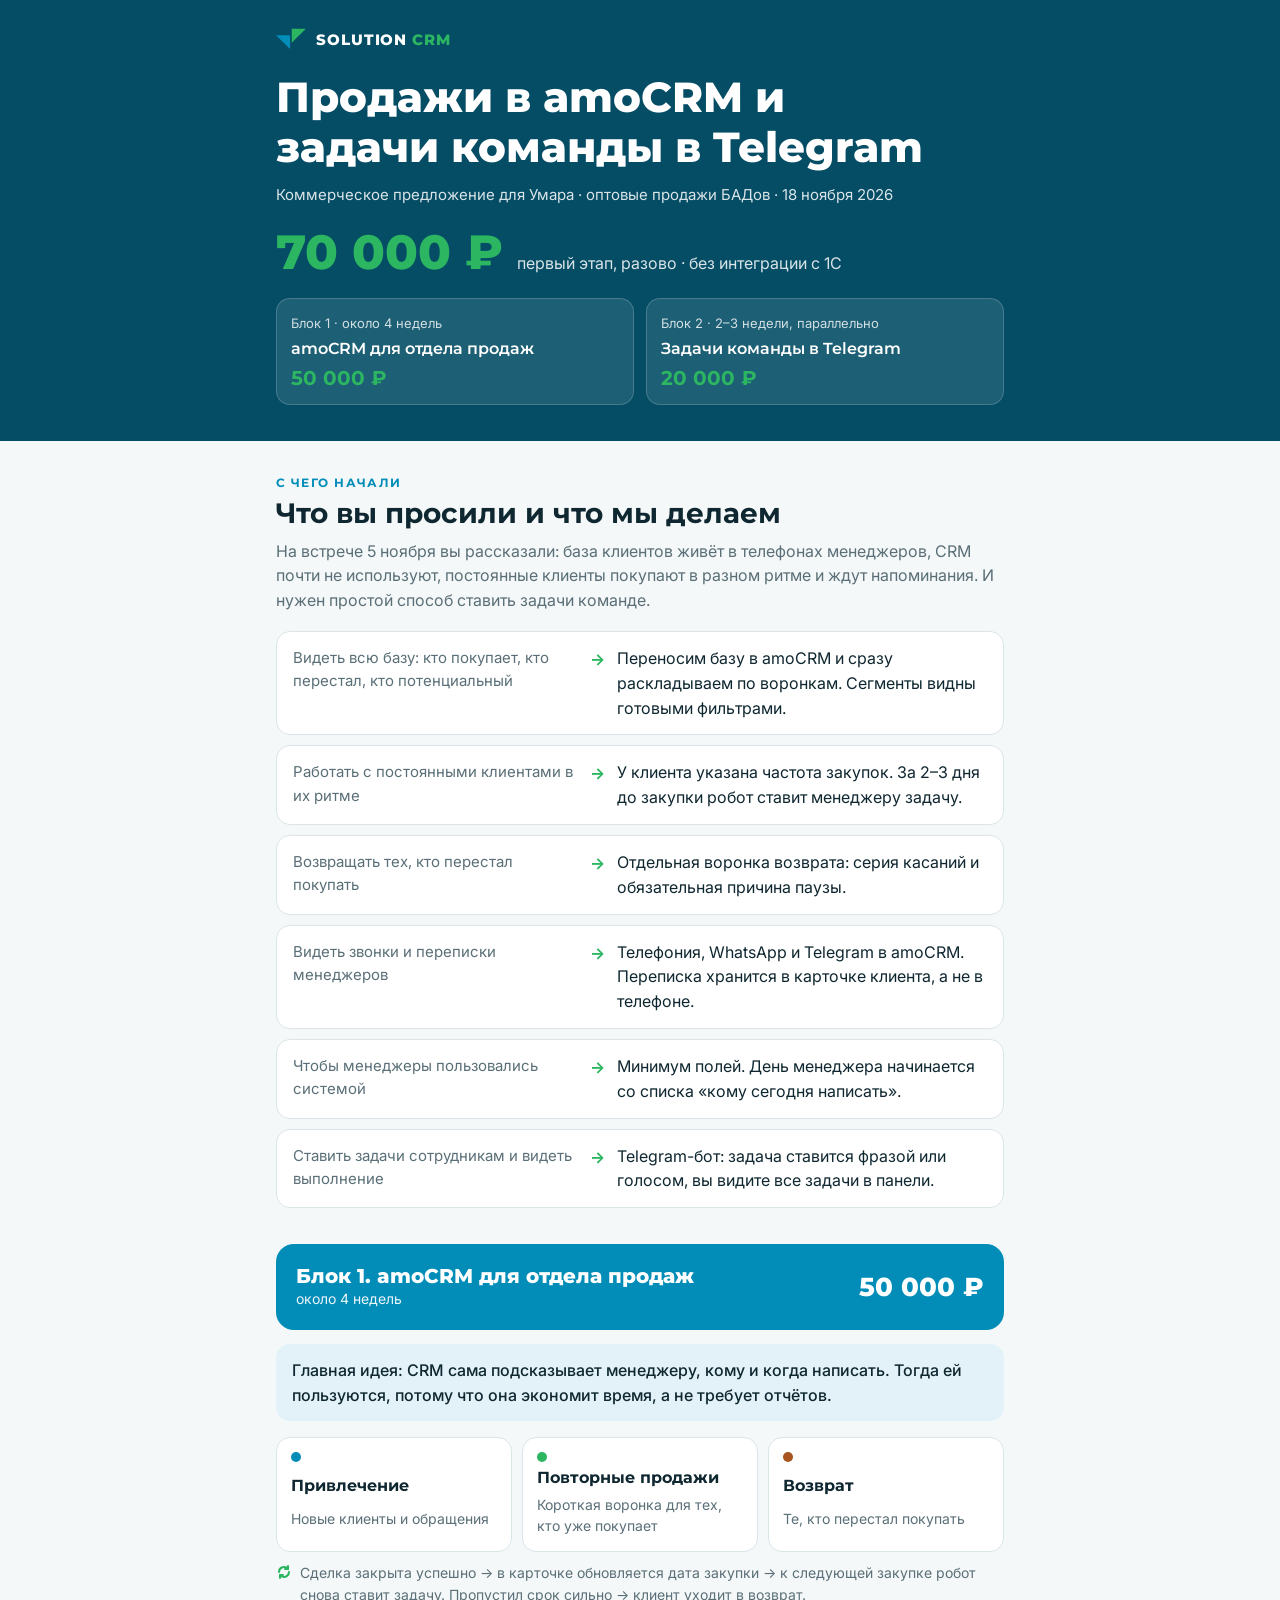
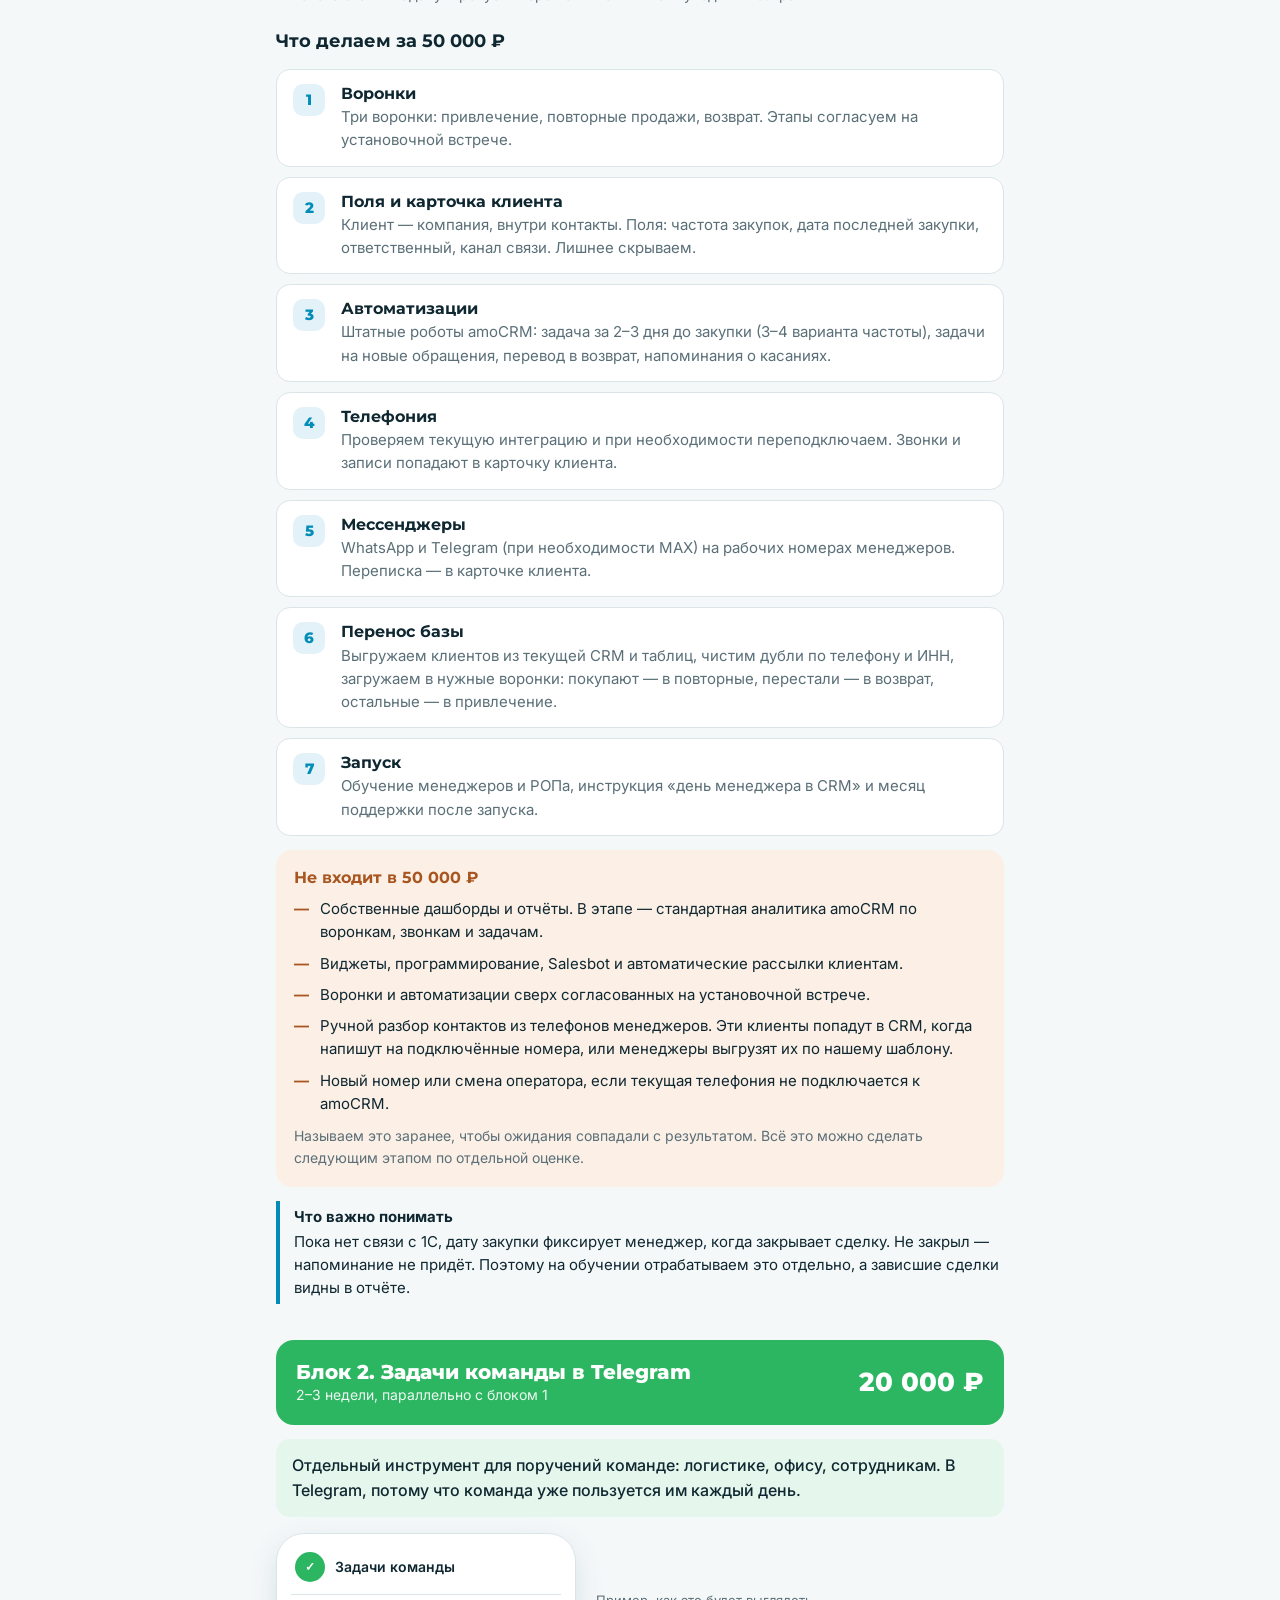
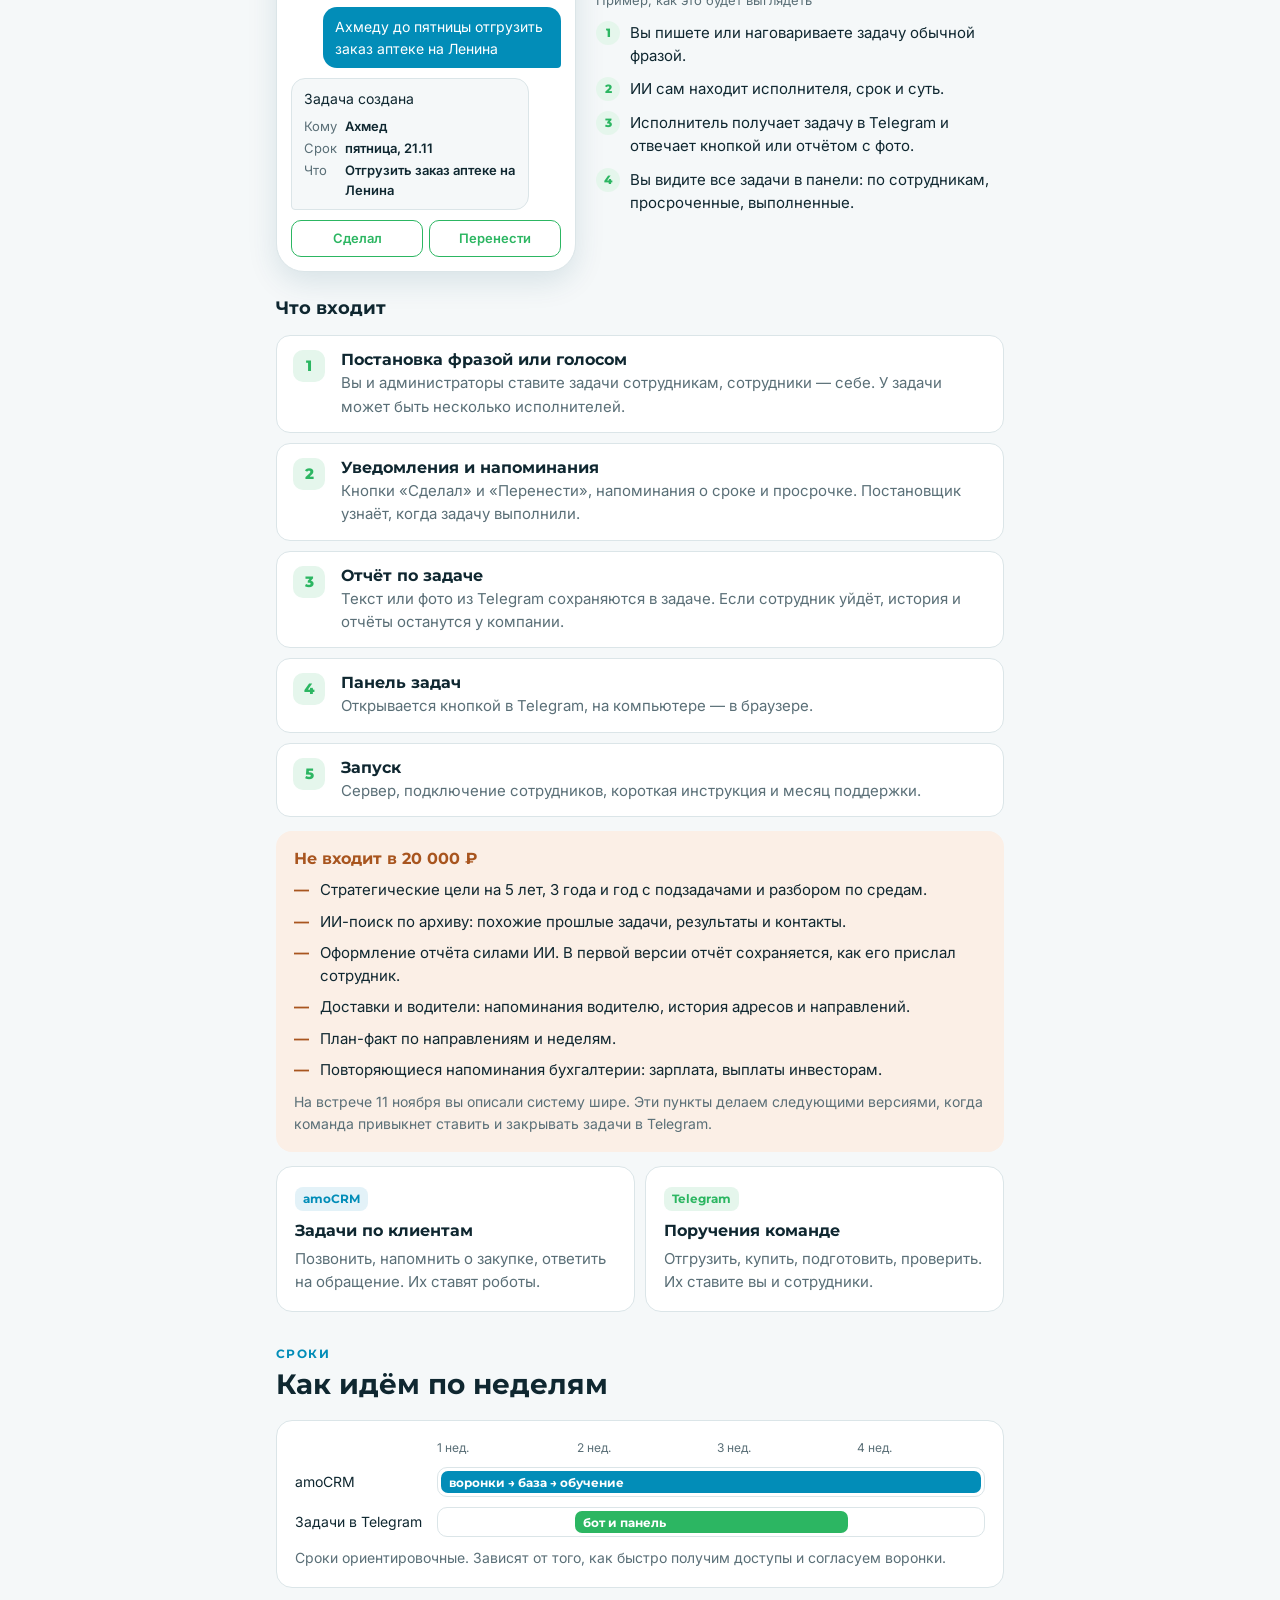
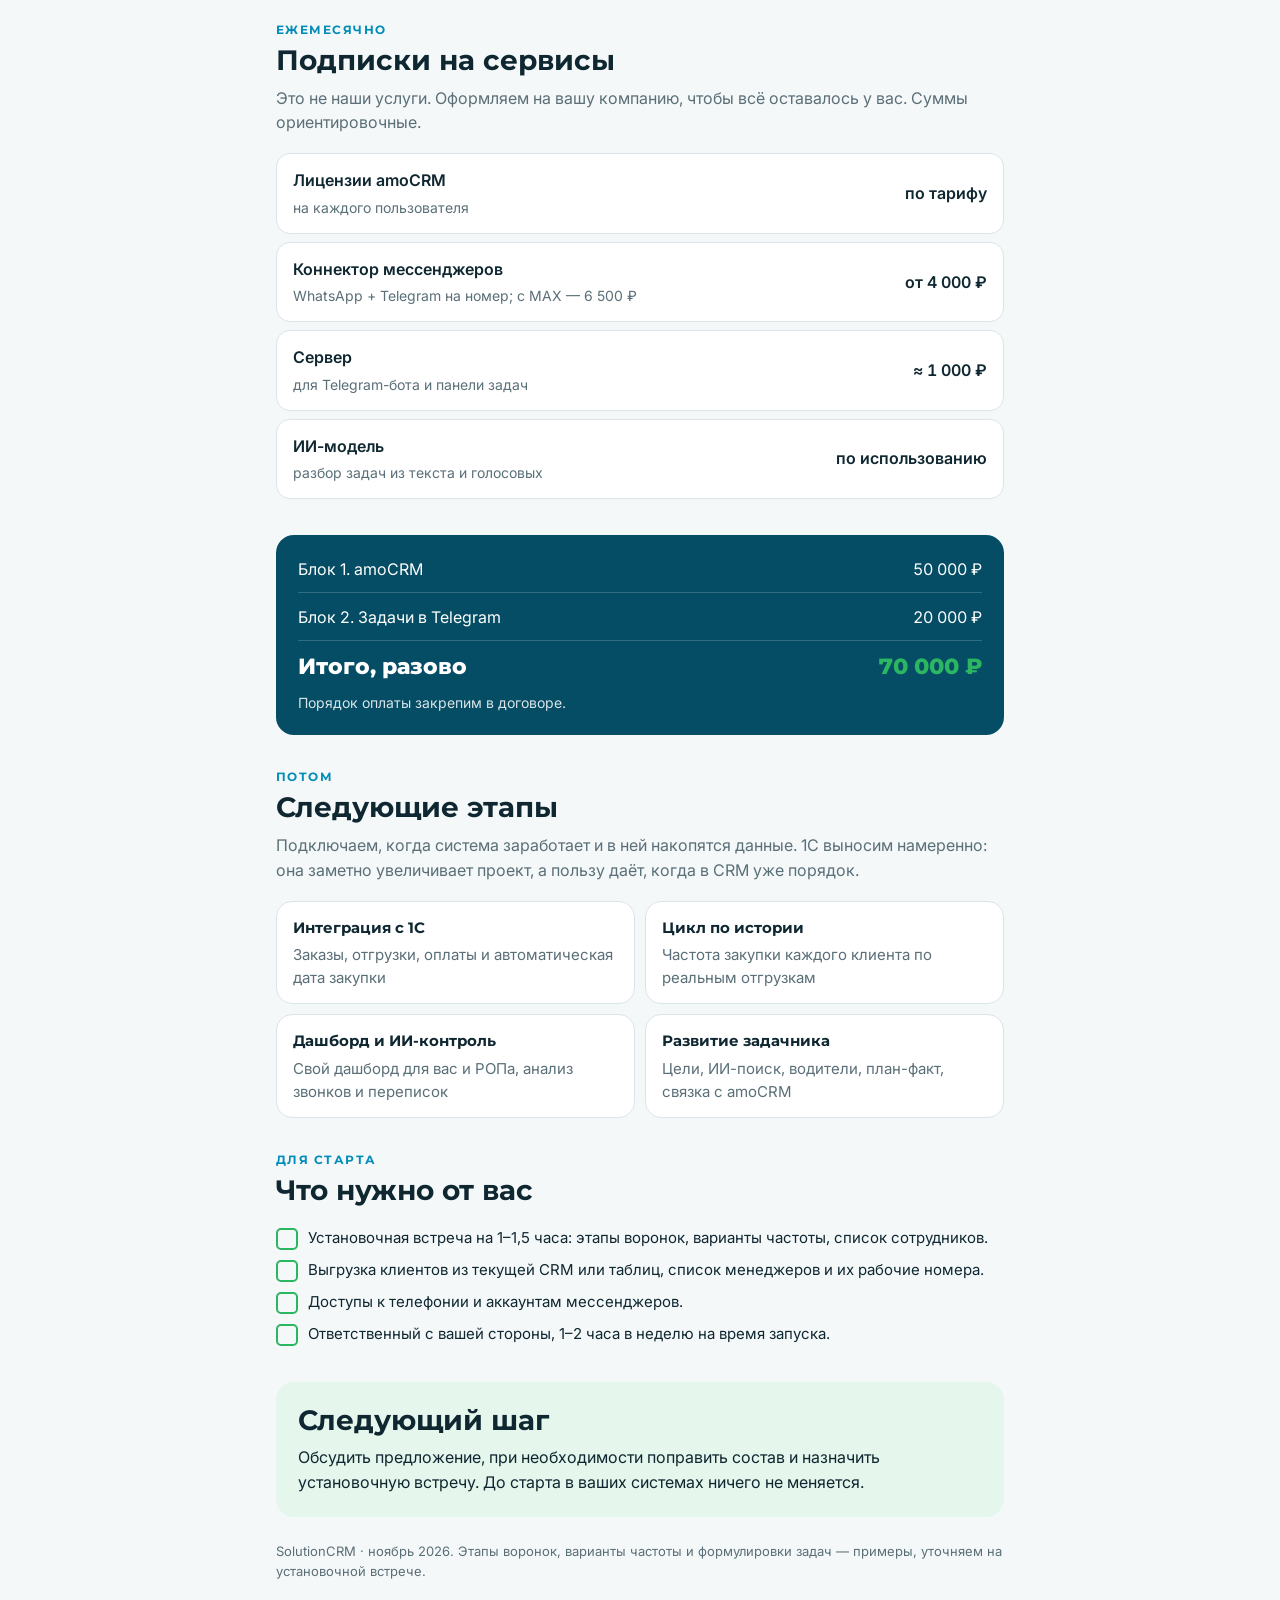
==== p/k7m2-bady/index.html @ 8a7c6717 "КП: первая страница" ====
<!doctype html>
<html lang="ru">
<head>
<meta charset="utf-8">
<meta name="viewport" content="width=device-width,initial-scale=1,viewport-fit=cover">
<meta name="robots" content="noindex,nofollow">
<title>Коммерческое предложение · SolutionCRM</title>
<meta name="claude:viewport-fit-sides" content="cover">
<link rel="preconnect" href="https://fonts.googleapis.com">
<link rel="stylesheet" href="https://fonts.googleapis.com/css2?family=Montserrat:wght@600;700;800&family=Inter:wght@400;500;600&display=swap">
<style>
/* Layout: одна колонка до 760px, фирменные цвета SolutionCRM, крупные блоки «что получаете» */
:root{
  --brand:#044d65;      /* SOLUTION */
  --green:#2cb662;      /* CRM */
  --blue:#028db8;       /* треугольник */
  --bg:#f5f8f9;
  --card:#ffffff;
  --fg:#0f2730;
  --mute:#5a6f77;
  --line:#dbe5e8;
  --green-soft:#e5f6ec;
  --blue-soft:#e3f2f8;
  --no:#a8551f;
  --no-soft:#fbefe6;
  --hero-fg:#ffffff;
  --display:"Montserrat",-apple-system,"Segoe UI",Arial,sans-serif;
  --text:"Inter",-apple-system,"Segoe UI",Arial,sans-serif;
}
@media (prefers-color-scheme: dark){:root:not([data-theme="light"]){
  --brand:#0a5f7c;--green:#3fcb76;--blue:#2fb0db;--bg:#0b1a20;--card:#12262e;--fg:#e6eff2;--mute:#94aab2;--line:#21414c;
  --green-soft:#133a28;--blue-soft:#0f3442;--no:#f0a370;--no-soft:#3a2518;--hero-fg:#ffffff;color-scheme:dark}}
:root[data-theme="dark"]{
  --brand:#0a5f7c;--green:#3fcb76;--blue:#2fb0db;--bg:#0b1a20;--card:#12262e;--fg:#e6eff2;--mute:#94aab2;--line:#21414c;
  --green-soft:#133a28;--blue-soft:#0f3442;--no:#f0a370;--no-soft:#3a2518;--hero-fg:#ffffff;color-scheme:dark}

*{box-sizing:border-box}
body{background:var(--bg);color:var(--fg);font:16px/1.55 var(--text);margin:0}
.wrap{max-width:760px;margin:0 auto;padding-left:max(16px,env(safe-area-inset-left,0px));padding-right:max(16px,env(safe-area-inset-right,0px))}
h1,h2,h3{font-family:var(--display);text-wrap:balance;margin:0;line-height:1.2}
h2{font-size:clamp(22px,4.6vw,28px);color:var(--fg)}
h3{font-size:18px}
p{margin:0}
.muted{color:var(--mute)}
.num{font-variant-numeric:tabular-nums;white-space:nowrap}

/* HERO */
.hero{background:var(--brand);color:var(--hero-fg)}
.hero .wrap{padding-block:28px 36px;display:grid;gap:22px}
.logo{display:flex;align-items:center;gap:10px;font:800 15px/1 var(--display);letter-spacing:.06em}
.logo b{color:var(--green);font-weight:800}
.hero h1{font-size:clamp(28px,6.4vw,42px);font-weight:800}
.hero .sub{opacity:.85;font-size:15px}
.total{display:flex;flex-wrap:wrap;align-items:baseline;gap:6px 14px}
.total .sum{font:800 clamp(34px,8vw,48px)/1 var(--display);color:var(--green)}
.total .lbl{opacity:.85}
.pair{display:grid;grid-template-columns:1fr 1fr;gap:12px}
.pill{background:rgba(255,255,255,.1);border:1px solid rgba(255,255,255,.18);border-radius:14px;padding:14px;display:grid;gap:4px;min-width:0}
.pill .k{font-size:13px;opacity:.8}
.pill .t{font-weight:600;font-family:var(--display)}
.pill .p{font:700 20px/1.2 var(--display);color:var(--green)}
@media (max-width:480px){.pair{grid-template-columns:1fr}}

/* SECTIONS */
section{padding-block:36px 0}
.sec-head{display:grid;gap:8px;margin-bottom:18px}
.eyebrow{font:700 12px/1 var(--display);letter-spacing:.12em;text-transform:uppercase;color:var(--blue)}
.lead{font-size:17px}

.card{background:var(--card);border:1px solid var(--line);border-radius:16px;padding:18px}

/* Вы просили → делаем */
.asks{display:grid;gap:10px}
.ask{display:grid;grid-template-columns:1fr auto 1.3fr;gap:12px;align-items:start;background:var(--card);border:1px solid var(--line);border-radius:14px;padding:14px 16px}
.ask .q{color:var(--mute);font-size:15px;min-width:0}
.ask .a{min-width:0}
.ask .arr{color:var(--green);font-weight:700;padding-top:1px}
@media (max-width:560px){.ask{grid-template-columns:1fr}.ask .arr{display:none}.ask .q::after{content:" →";color:var(--green);font-weight:700}}

/* Блок-шапка */
.block{border-radius:18px;padding:20px;display:flex;flex-wrap:wrap;justify-content:space-between;align-items:center;gap:10px 16px;color:#fff}
.block.amo{background:var(--blue)}
.block.tg{background:var(--green)}
.block .nm{font:800 20px/1.2 var(--display)}
.block .meta{font-size:14px;opacity:.92}
.block .pr{font:800 26px/1 var(--display)}

.idea{margin-top:14px;padding:14px 16px;border-radius:14px;background:var(--blue-soft);font-weight:500}
.idea.g{background:var(--green-soft)}

/* Воронки — схема */
.flow{margin-top:16px;display:grid;grid-template-columns:repeat(3,1fr);gap:10px;position:relative}
.stage{background:var(--card);border:1px solid var(--line);border-radius:14px;padding:14px;display:grid;gap:6px;min-width:0}
.stage .dot{width:10px;height:10px;border-radius:50%}
.stage h3{font-size:16px}
.stage p{font-size:14px;color:var(--mute)}
.loop{margin-top:10px;font-size:14px;color:var(--mute);display:flex;gap:8px;align-items:flex-start}
.loop svg{flex:none;margin-top:2px}
@media (max-width:560px){.flow{grid-template-columns:1fr}}

/* Список работ */
.works{list-style:none;margin:16px 0 0;padding:0;display:grid;gap:10px}
.works li{display:grid;grid-template-columns:36px 1fr;gap:12px;background:var(--card);border:1px solid var(--line);border-radius:14px;padding:14px 16px}
.works .n{width:32px;height:32px;border-radius:10px;background:var(--blue-soft);color:var(--blue);font:800 15px/32px var(--display);text-align:center}
.tg-list .n{background:var(--green-soft);color:var(--green)}
.works h3{font-size:16px;margin-bottom:2px}
.works p{font-size:15px;color:var(--mute)}
.works li>div{min-width:0}

/* Не входит */
.no{margin-top:14px;border-radius:16px;background:var(--no-soft);padding:18px;display:grid;gap:10px}
.no h3{color:var(--no);font-size:16px}
.no ul{margin:0;padding:0;list-style:none;display:grid;gap:8px}
.no li{display:grid;grid-template-columns:18px 1fr;gap:8px;font-size:15px}
.no li::before{content:"—";color:var(--no);font-weight:700}
.no .hint{font-size:14px;color:var(--mute)}

.note{margin-top:14px;border-left:4px solid var(--blue);padding:4px 0 4px 14px;font-size:15px}
.note b{display:block;margin-bottom:2px}

/* Телефон-макет */
.demo{margin-top:16px;display:grid;grid-template-columns:minmax(0,300px) 1fr;gap:20px;align-items:center}
@media (max-width:620px){.demo{grid-template-columns:1fr;justify-items:center}}
.phone{width:100%;max-width:300px;background:var(--card);border:1px solid var(--line);border-radius:28px;padding:14px;box-shadow:0 10px 30px rgba(4,77,101,.12)}
.chat-top{display:flex;align-items:center;gap:10px;padding:4px 4px 12px;border-bottom:1px solid var(--line);font-size:14px;font-weight:600}
.ava{width:30px;height:30px;border-radius:50%;background:var(--green);color:#fff;display:grid;place-items:center;font:800 12px var(--display)}
.chat{display:grid;gap:10px;padding-top:12px;font-size:14px}
.msg{padding:9px 12px;border-radius:14px;max-width:88%}
.me{justify-self:end;background:var(--blue);color:#fff;border-bottom-right-radius:4px}
.bot{background:var(--bg);border:1px solid var(--line);border-bottom-left-radius:4px}
.bot dl{margin:6px 0 0;display:grid;grid-template-columns:auto 1fr;gap:2px 8px;font-size:13px}
.bot dt{color:var(--mute)}
.bot dd{margin:0;font-weight:600}
.btns{display:grid;grid-template-columns:1fr 1fr;gap:6px}
.btns span{text-align:center;padding:7px;border-radius:10px;border:1px solid var(--green);color:var(--green);font-weight:600;font-size:13px}
.demo-txt{display:grid;gap:10px;font-size:15px}
.demo-txt .step{display:grid;grid-template-columns:26px 1fr;gap:8px}
.demo-txt .step i{font-style:normal;width:24px;height:24px;border-radius:50%;background:var(--green-soft);color:var(--green);font:800 12px/24px var(--display);text-align:center}

/* Где какие задачи */
.split{display:grid;grid-template-columns:1fr 1fr;gap:10px;margin-top:14px}
.split .card h3{font-size:16px;margin-bottom:6px}
.split .card p{font-size:15px;color:var(--mute)}
.tag{display:inline-block;font:700 12px/1 var(--display);padding:6px 8px;border-radius:8px;margin-bottom:10px}
.tag.b{background:var(--blue-soft);color:var(--blue)}
.tag.g{background:var(--green-soft);color:var(--green)}
@media (max-width:520px){.split{grid-template-columns:1fr}}

/* Сроки */
.tl{display:grid;gap:10px}
.tl-row{display:grid;grid-template-columns:130px 1fr;gap:12px;align-items:center;font-size:14px}
.tl-bar{position:relative;height:30px;background:var(--card);border:1px solid var(--line);border-radius:10px;overflow:hidden}
.tl-bar span{position:absolute;top:3px;bottom:3px;border-radius:7px;color:#fff;font:700 12px/24px var(--display);padding-left:8px;white-space:nowrap;overflow:hidden}
.tl-weeks{display:grid;grid-template-columns:130px repeat(4,1fr);gap:0 12px;font-size:12px;color:var(--mute)}
.tl-weeks span:first-child{grid-column:1}
@media (max-width:480px){.tl-row,.tl-weeks{grid-template-columns:96px 1fr}.tl-weeks{grid-template-columns:96px repeat(4,1fr)}}

/* Расходы */
.costs{display:grid;gap:8px}
.cost{display:grid;grid-template-columns:1fr auto;gap:4px 16px;padding:14px 16px;background:var(--card);border:1px solid var(--line);border-radius:14px}
.cost .w{font-weight:600}
.cost .d{grid-column:1;font-size:14px;color:var(--mute)}
.cost .v{grid-row:1/span 2;grid-column:2;align-self:center;font-weight:600;text-align:right}

/* Итого */
.sum-card{background:var(--brand);color:#fff;border-radius:18px;padding:22px;display:grid;gap:12px}
.sum-row{display:flex;justify-content:space-between;gap:12px;font-size:16px;border-bottom:1px solid rgba(255,255,255,.18);padding-bottom:10px}
.sum-row.t{border:0;padding:0;font:800 22px var(--display)}
.sum-row.t .num{color:var(--green)}
.sum-card .s{font-size:14px;opacity:.85}

.later{display:grid;grid-template-columns:1fr 1fr;gap:10px}
.later .card{padding:14px 16px;font-size:15px}
.later .card b{display:block;font-family:var(--display);margin-bottom:4px}
.later .card span{color:var(--mute)}
@media (max-width:520px){.later{grid-template-columns:1fr}}

.need{list-style:none;padding:0;margin:0;display:grid;gap:8px}
.need li{display:grid;grid-template-columns:22px 1fr;gap:10px;font-size:15px}
.need li::before{content:"";width:18px;height:18px;border-radius:5px;border:2px solid var(--green);margin-top:2px}

.cta{margin-block:36px 12px;background:var(--green-soft);border-radius:18px;padding:22px;display:grid;gap:8px}
.cta h2{color:var(--fg)}
footer{padding-block:12px 40px;font-size:13px;color:var(--mute)}
</style>
</head>
<body>

<header class="hero">
  <div class="wrap">
    <div class="logo">
      <svg width="30" height="22" viewBox="0 0 164 112" aria-hidden="true"><path d="M0 35h77v75z" fill="#028db8"/><path d="M86 0h77L86 76z" fill="#2cb662"/></svg>
      <span>SOLUTION <b>CRM</b></span>
    </div>
    <div style="display:grid;gap:10px">
      <h1>Продажи в amoCRM и задачи команды в Telegram</h1>
      <p class="sub">Коммерческое предложение для Умара · оптовые продажи БАДов · 18 ноября 2026</p>
    </div>
    <div class="total"><span class="sum num">70 000 ₽</span><span class="lbl">первый этап, разово · без интеграции с 1С</span></div>
    <div class="pair">
      <div class="pill"><span class="k">Блок 1 · около 4 недель</span><span class="t">amoCRM для отдела продаж</span><span class="p num">50 000 ₽</span></div>
      <div class="pill"><span class="k">Блок 2 · 2–3 недели, параллельно</span><span class="t">Задачи команды в Telegram</span><span class="p num">20 000 ₽</span></div>
    </div>
  </div>
</header>

<main class="wrap">

  <section>
    <div class="sec-head">
      <span class="eyebrow">С чего начали</span>
      <h2>Что вы просили и что мы делаем</h2>
      <p class="muted">На встрече 5 ноября вы рассказали: база клиентов живёт в телефонах менеджеров, CRM почти не используют, постоянные клиенты покупают в разном ритме и ждут напоминания. И нужен простой способ ставить задачи команде.</p>
    </div>
    <div class="asks">
      <div class="ask"><p class="q">Видеть всю базу: кто покупает, кто перестал, кто потенциальный</p><span class="arr">→</span><p class="a">Переносим базу в amoCRM и сразу раскладываем по воронкам. Сегменты видны готовыми фильтрами.</p></div>
      <div class="ask"><p class="q">Работать с постоянными клиентами в их ритме</p><span class="arr">→</span><p class="a">У клиента указана частота закупок. За 2–3 дня до закупки робот ставит менеджеру задачу.</p></div>
      <div class="ask"><p class="q">Возвращать тех, кто перестал покупать</p><span class="arr">→</span><p class="a">Отдельная воронка возврата: серия касаний и обязательная причина паузы.</p></div>
      <div class="ask"><p class="q">Видеть звонки и переписки менеджеров</p><span class="arr">→</span><p class="a">Телефония, WhatsApp и Telegram в amoCRM. Переписка хранится в карточке клиента, а не в телефоне.</p></div>
      <div class="ask"><p class="q">Чтобы менеджеры пользовались системой</p><span class="arr">→</span><p class="a">Минимум полей. День менеджера начинается со списка «кому сегодня написать».</p></div>
      <div class="ask"><p class="q">Ставить задачи сотрудникам и видеть выполнение</p><span class="arr">→</span><p class="a">Telegram-бот: задача ставится фразой или голосом, вы видите все задачи в панели.</p></div>
    </div>
  </section>

  <!-- БЛОК 1 -->
  <section id="amo">
    <div class="block amo">
      <div><div class="nm">Блок 1. amoCRM для отдела продаж</div><div class="meta">около 4 недель</div></div>
      <div class="pr num">50 000 ₽</div>
    </div>
    <p class="idea">Главная идея: CRM сама подсказывает менеджеру, кому и когда написать. Тогда ей пользуются, потому что она экономит время, а не требует отчётов.</p>

    <div class="flow" aria-label="Три воронки">
      <div class="stage"><span class="dot" style="background:var(--blue)"></span><h3>Привлечение</h3><p>Новые клиенты и обращения</p></div>
      <div class="stage"><span class="dot" style="background:var(--green)"></span><h3>Повторные продажи</h3><p>Короткая воронка для тех, кто уже покупает</p></div>
      <div class="stage"><span class="dot" style="background:var(--no)"></span><h3>Возврат</h3><p>Те, кто перестал покупать</p></div>
    </div>
    <p class="loop"><svg width="16" height="16" viewBox="0 0 16 16" aria-hidden="true"><path d="M3 8a5 5 0 0 1 9-3M13 8a5 5 0 0 1-9 3" fill="none" stroke="var(--green)" stroke-width="2" stroke-linecap="round"/><path d="M12 2v3H9M4 14v-3h3" fill="none" stroke="var(--green)" stroke-width="2" stroke-linecap="round"/></svg>Сделка закрыта успешно → в карточке обновляется дата закупки → к следующей закупке робот снова ставит задачу. Пропустил срок сильно → клиент уходит в возврат.</p>

    <h3 style="margin-top:26px">Что делаем за 50 000 ₽</h3>
    <ol class="works">
      <li><span class="n">1</span><div><h3>Воронки</h3><p>Три воронки: привлечение, повторные продажи, возврат. Этапы согласуем на установочной встрече.</p></div></li>
      <li><span class="n">2</span><div><h3>Поля и карточка клиента</h3><p>Клиент — компания, внутри контакты. Поля: частота закупок, дата последней закупки, ответственный, канал связи. Лишнее скрываем.</p></div></li>
      <li><span class="n">3</span><div><h3>Автоматизации</h3><p>Штатные роботы amoCRM: задача за 2–3 дня до закупки (3–4 варианта частоты), задачи на новые обращения, перевод в возврат, напоминания о касаниях.</p></div></li>
      <li><span class="n">4</span><div><h3>Телефония</h3><p>Проверяем текущую интеграцию и при необходимости переподключаем. Звонки и записи попадают в карточку клиента.</p></div></li>
      <li><span class="n">5</span><div><h3>Мессенджеры</h3><p>WhatsApp и Telegram (при необходимости MAX) на рабочих номерах менеджеров. Переписка — в карточке клиента.</p></div></li>
      <li><span class="n">6</span><div><h3>Перенос базы</h3><p>Выгружаем клиентов из текущей CRM и таблиц, чистим дубли по телефону и ИНН, загружаем в нужные воронки: покупают — в повторные, перестали — в возврат, остальные — в привлечение.</p></div></li>
      <li><span class="n">7</span><div><h3>Запуск</h3><p>Обучение менеджеров и РОПа, инструкция «день менеджера в CRM» и месяц поддержки после запуска.</p></div></li>
    </ol>

    <div class="no">
      <h3>Не входит в 50 000 ₽</h3>
      <ul>
        <li>Собственные дашборды и отчёты. В этапе — стандартная аналитика amoCRM по воронкам, звонкам и задачам.</li>
        <li>Виджеты, программирование, Salesbot и автоматические рассылки клиентам.</li>
        <li>Воронки и автоматизации сверх согласованных на установочной встрече.</li>
        <li>Ручной разбор контактов из телефонов менеджеров. Эти клиенты попадут в CRM, когда напишут на подключённые номера, или менеджеры выгрузят их по нашему шаблону.</li>
        <li>Новый номер или смена оператора, если текущая телефония не подключается к amoCRM.</li>
      </ul>
      <p class="hint">Называем это заранее, чтобы ожидания совпадали с результатом. Всё это можно сделать следующим этапом по отдельной оценке.</p>
    </div>

    <p class="note"><b>Что важно понимать</b>Пока нет связи с 1С, дату закупки фиксирует менеджер, когда закрывает сделку. Не закрыл — напоминание не придёт. Поэтому на обучении отрабатываем это отдельно, а зависшие сделки видны в отчёте.</p>
  </section>

  <!-- БЛОК 2 -->
  <section id="tg">
    <div class="block tg">
      <div><div class="nm">Блок 2. Задачи команды в Telegram</div><div class="meta">2–3 недели, параллельно с блоком 1</div></div>
      <div class="pr num">20 000 ₽</div>
    </div>
    <p class="idea g">Отдельный инструмент для поручений команде: логистике, офису, сотрудникам. В Telegram, потому что команда уже пользуется им каждый день.</p>

    <div class="demo">
      <div class="phone" aria-label="Пример: как ставится задача">
        <div class="chat-top"><span class="ava">✓</span>Задачи команды</div>
        <div class="chat">
          <div class="msg me">Ахмеду до пятницы отгрузить заказ аптеке на Ленина</div>
          <div class="msg bot">Задача создана
            <dl><dt>Кому</dt><dd>Ахмед</dd><dt>Срок</dt><dd>пятница, 21.11</dd><dt>Что</dt><dd>Отгрузить заказ аптеке на Ленина</dd></dl>
          </div>
          <div class="btns"><span>Сделал</span><span>Перенести</span></div>
        </div>
      </div>
      <div class="demo-txt">
        <p class="muted" style="font-size:13px">Пример, как это будет выглядеть</p>
        <div class="step"><i>1</i><p>Вы пишете или наговариваете задачу обычной фразой.</p></div>
        <div class="step"><i>2</i><p>ИИ сам находит исполнителя, срок и суть.</p></div>
        <div class="step"><i>3</i><p>Исполнитель получает задачу в Telegram и отвечает кнопкой или отчётом с фото.</p></div>
        <div class="step"><i>4</i><p>Вы видите все задачи в панели: по сотрудникам, просроченные, выполненные.</p></div>
      </div>
    </div>

    <h3 style="margin-top:26px">Что входит</h3>
    <ol class="works tg-list">
      <li><span class="n">1</span><div><h3>Постановка фразой или голосом</h3><p>Вы и администраторы ставите задачи сотрудникам, сотрудники — себе. У задачи может быть несколько исполнителей.</p></div></li>
      <li><span class="n">2</span><div><h3>Уведомления и напоминания</h3><p>Кнопки «Сделал» и «Перенести», напоминания о сроке и просрочке. Постановщик узнаёт, когда задачу выполнили.</p></div></li>
      <li><span class="n">3</span><div><h3>Отчёт по задаче</h3><p>Текст или фото из Telegram сохраняются в задаче. Если сотрудник уйдёт, история и отчёты останутся у компании.</p></div></li>
      <li><span class="n">4</span><div><h3>Панель задач</h3><p>Открывается кнопкой в Telegram, на компьютере — в браузере.</p></div></li>
      <li><span class="n">5</span><div><h3>Запуск</h3><p>Сервер, подключение сотрудников, короткая инструкция и месяц поддержки.</p></div></li>
    </ol>

    <div class="no">
      <h3>Не входит в 20 000 ₽</h3>
      <ul>
        <li>Стратегические цели на 5 лет, 3 года и год с подзадачами и разбором по средам.</li>
        <li>ИИ-поиск по архиву: похожие прошлые задачи, результаты и контакты.</li>
        <li>Оформление отчёта силами ИИ. В первой версии отчёт сохраняется, как его прислал сотрудник.</li>
        <li>Доставки и водители: напоминания водителю, история адресов и направлений.</li>
        <li>План-факт по направлениям и неделям.</li>
        <li>Повторяющиеся напоминания бухгалтерии: зарплата, выплаты инвесторам.</li>
      </ul>
      <p class="hint">На встрече 11 ноября вы описали систему шире. Эти пункты делаем следующими версиями, когда команда привыкнет ставить и закрывать задачи в Telegram.</p>
    </div>

    <div class="split">
      <div class="card"><span class="tag b">amoCRM</span><h3>Задачи по клиентам</h3><p>Позвонить, напомнить о закупке, ответить на обращение. Их ставят роботы.</p></div>
      <div class="card"><span class="tag g">Telegram</span><h3>Поручения команде</h3><p>Отгрузить, купить, подготовить, проверить. Их ставите вы и сотрудники.</p></div>
    </div>
  </section>

  <section>
    <div class="sec-head"><span class="eyebrow">Сроки</span><h2>Как идём по неделям</h2></div>
    <div class="card tl">
      <div class="tl-weeks"><span></span><span>1 нед.</span><span>2 нед.</span><span>3 нед.</span><span>4 нед.</span></div>
      <div class="tl-row"><span>amoCRM</span><div class="tl-bar"><span style="left:3px;right:3px;background:var(--blue)">воронки → база → обучение</span></div></div>
      <div class="tl-row"><span>Задачи в Telegram</span><div class="tl-bar"><span style="left:25%;right:25%;background:var(--green)">бот и панель</span></div></div>
      <p class="muted" style="font-size:14px">Сроки ориентировочные. Зависят от того, как быстро получим доступы и согласуем воронки.</p>
    </div>
  </section>

  <section>
    <div class="sec-head">
      <span class="eyebrow">Ежемесячно</span>
      <h2>Подписки на сервисы</h2>
      <p class="muted">Это не наши услуги. Оформляем на вашу компанию, чтобы всё оставалось у вас. Суммы ориентировочные.</p>
    </div>
    <div class="costs">
      <div class="cost"><span class="w">Лицензии amoCRM</span><span class="d">на каждого пользователя</span><span class="v">по тарифу</span></div>
      <div class="cost"><span class="w">Коннектор мессенджеров</span><span class="d">WhatsApp + Telegram на номер; с MAX — 6 500 ₽</span><span class="v num">от 4 000 ₽</span></div>
      <div class="cost"><span class="w">Сервер</span><span class="d">для Telegram-бота и панели задач</span><span class="v num">≈ 1 000 ₽</span></div>
      <div class="cost"><span class="w">ИИ-модель</span><span class="d">разбор задач из текста и голосовых</span><span class="v">по использованию</span></div>
    </div>
  </section>

  <section>
    <div class="sum-card">
      <div class="sum-row"><span>Блок 1. amoCRM</span><span class="num">50 000 ₽</span></div>
      <div class="sum-row"><span>Блок 2. Задачи в Telegram</span><span class="num">20 000 ₽</span></div>
      <div class="sum-row t"><span>Итого, разово</span><span class="num">70 000 ₽</span></div>
      <p class="s">Порядок оплаты закрепим в договоре.</p>
    </div>
  </section>

  <section>
    <div class="sec-head">
      <span class="eyebrow">Потом</span>
      <h2>Следующие этапы</h2>
      <p class="muted">Подключаем, когда система заработает и в ней накопятся данные. 1С выносим намеренно: она заметно увеличивает проект, а пользу даёт, когда в CRM уже порядок.</p>
    </div>
    <div class="later">
      <div class="card"><b>Интеграция с 1С</b><span>Заказы, отгрузки, оплаты и автоматическая дата закупки</span></div>
      <div class="card"><b>Цикл по истории</b><span>Частота закупки каждого клиента по реальным отгрузкам</span></div>
      <div class="card"><b>Дашборд и ИИ-контроль</b><span>Свой дашборд для вас и РОПа, анализ звонков и переписок</span></div>
      <div class="card"><b>Развитие задачника</b><span>Цели, ИИ-поиск, водители, план-факт, связка с amoCRM</span></div>
    </div>
  </section>

  <section>
    <div class="sec-head"><span class="eyebrow">Для старта</span><h2>Что нужно от вас</h2></div>
    <ul class="need">
      <li>Установочная встреча на 1–1,5 часа: этапы воронок, варианты частоты, список сотрудников.</li>
      <li>Выгрузка клиентов из текущей CRM или таблиц, список менеджеров и их рабочие номера.</li>
      <li>Доступы к телефонии и аккаунтам мессенджеров.</li>
      <li>Ответственный с вашей стороны, 1–2 часа в неделю на время запуска.</li>
    </ul>
  </section>

  <div class="cta">
    <h2>Следующий шаг</h2>
    <p>Обсудить предложение, при необходимости поправить состав и назначить установочную встречу. До старта в ваших системах ничего не меняется.</p>
  </div>

  <footer>SolutionCRM · ноябрь 2026. Этапы воронок, варианты частоты и формулировки задач — примеры, уточняем на установочной встрече.</footer>
</main>
</body>
</html>
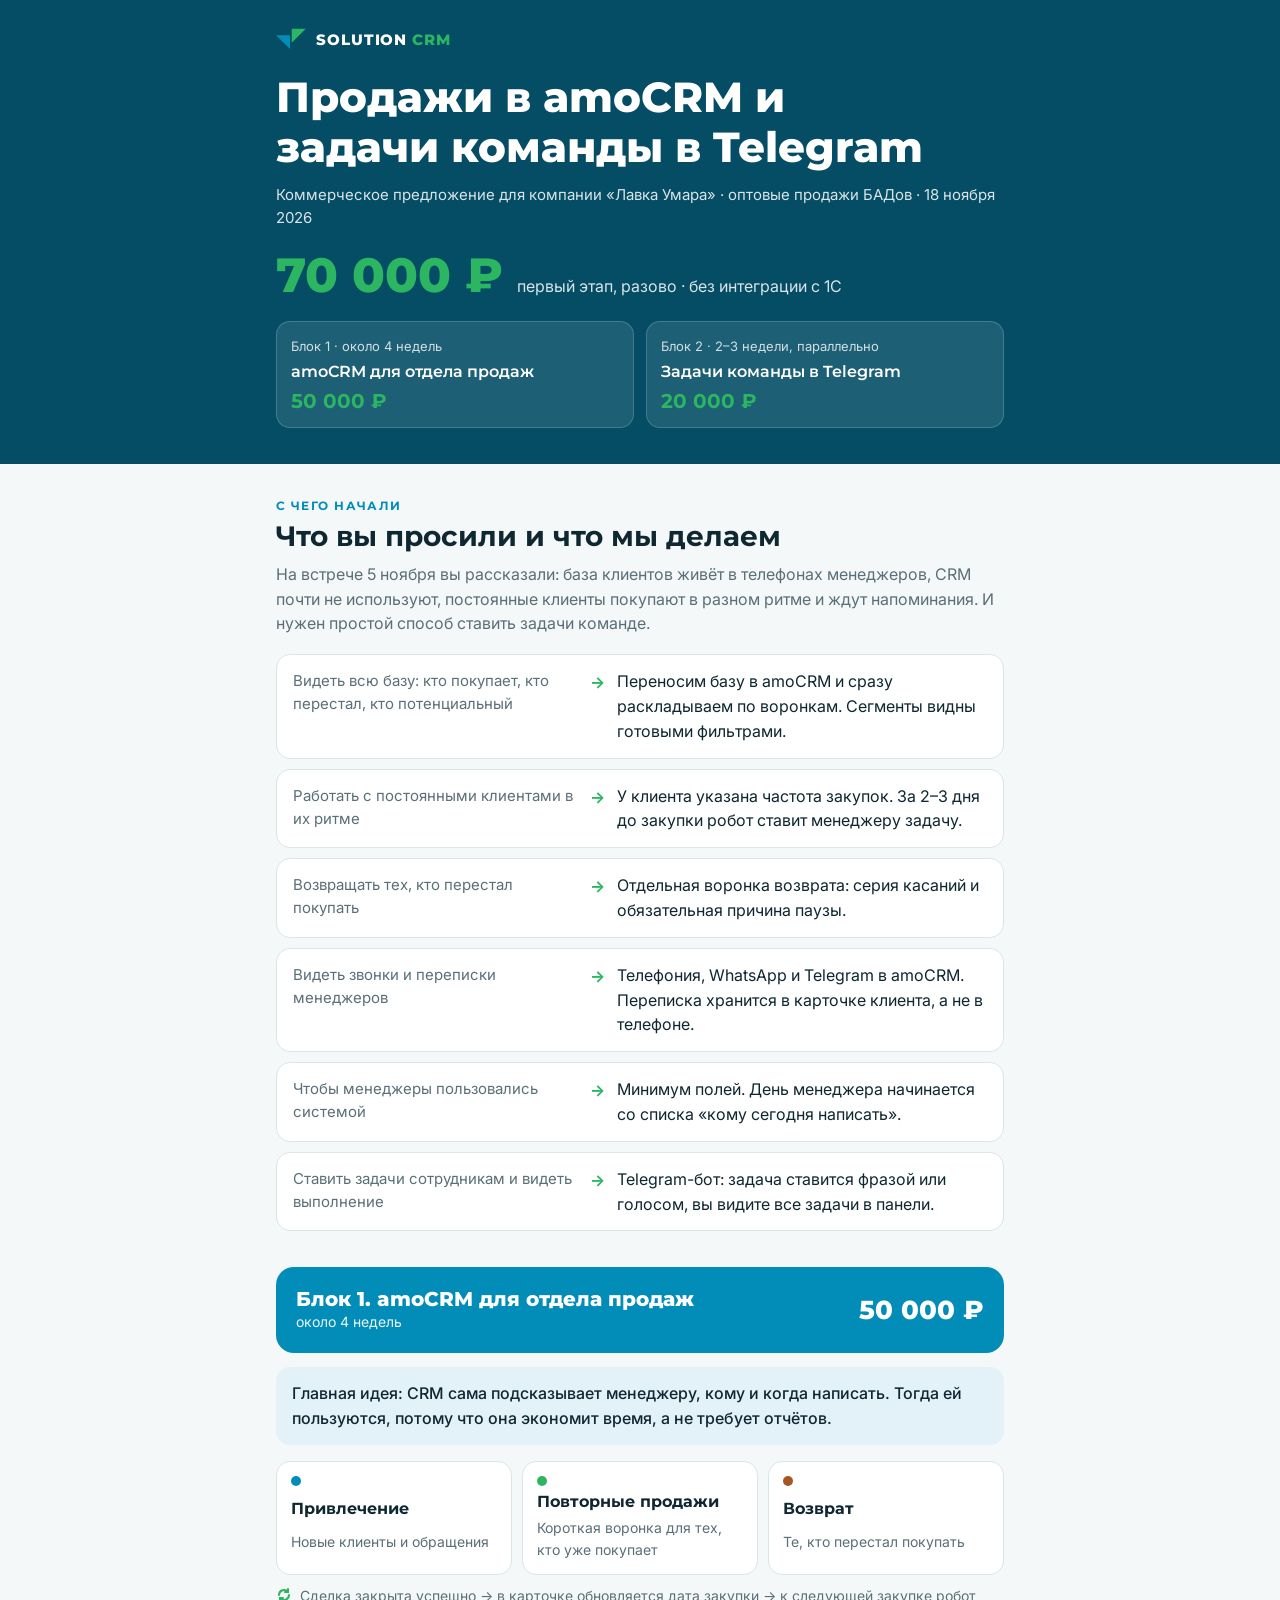
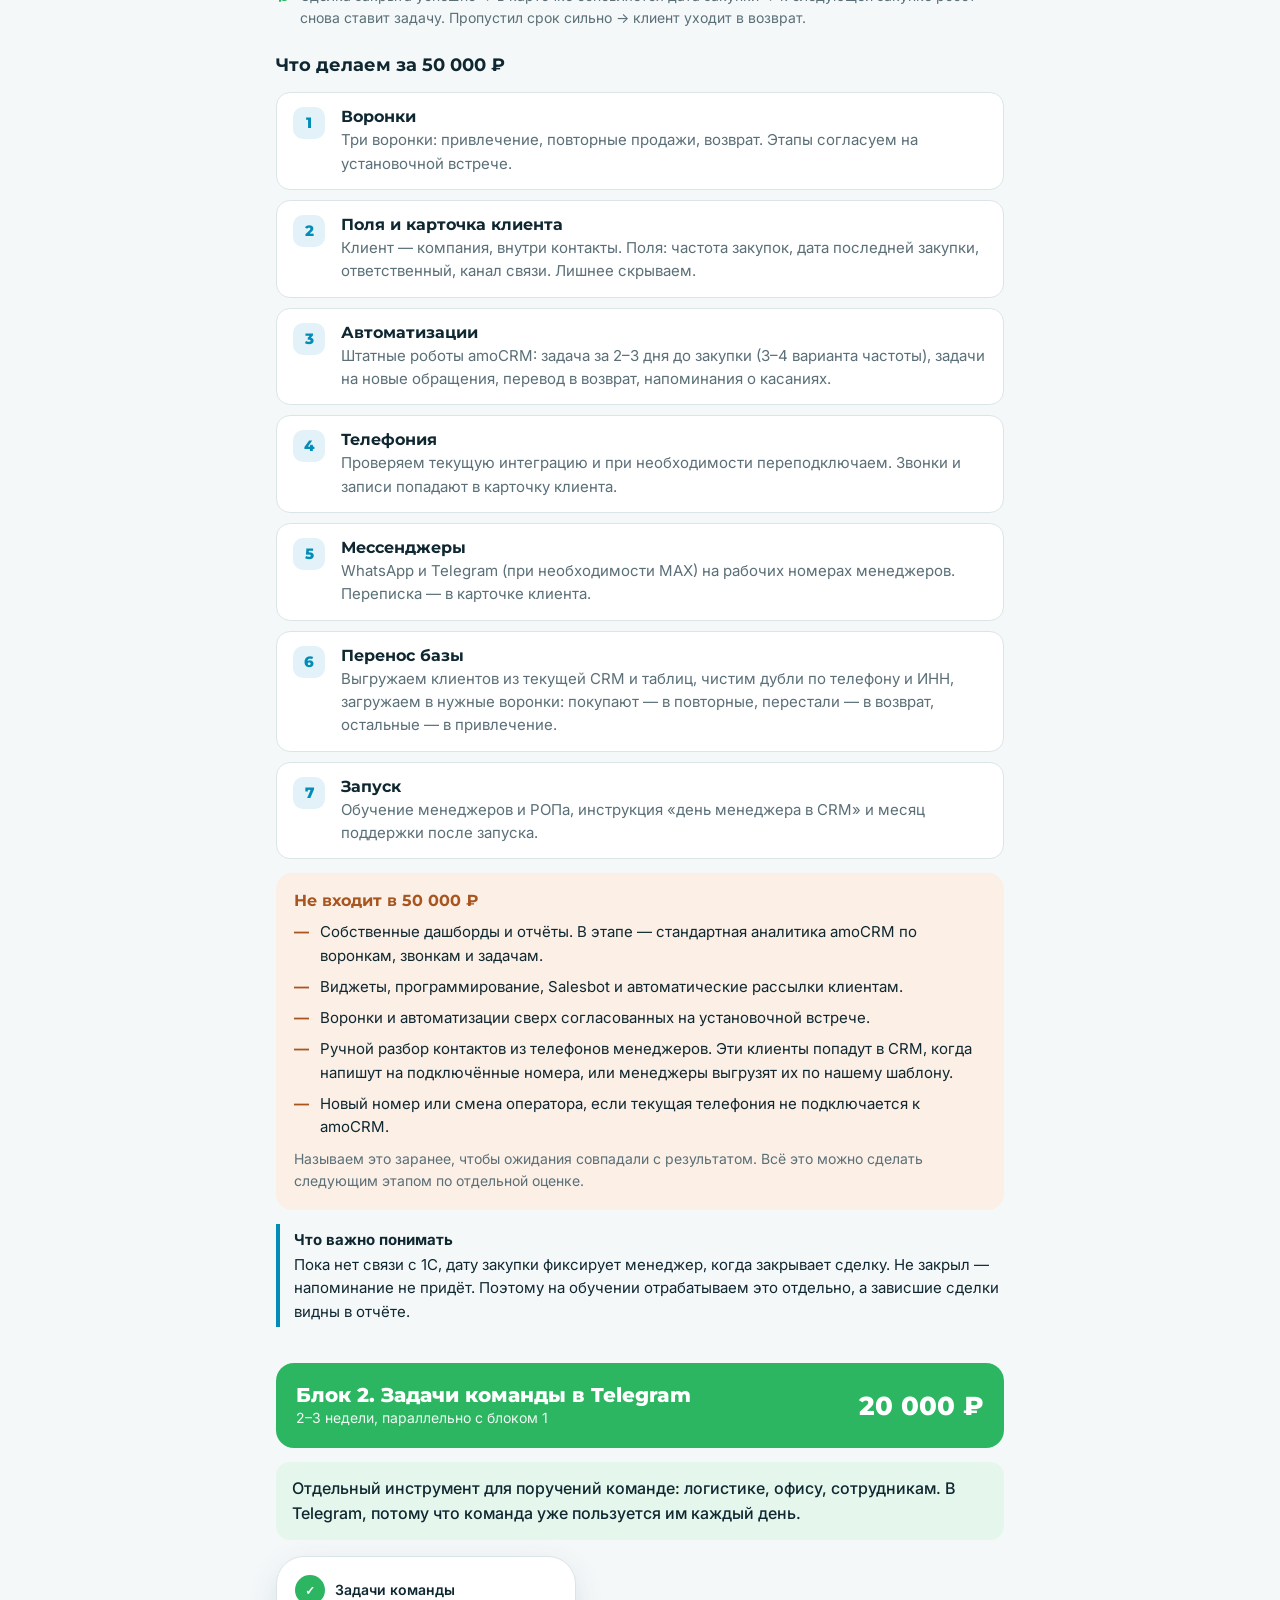
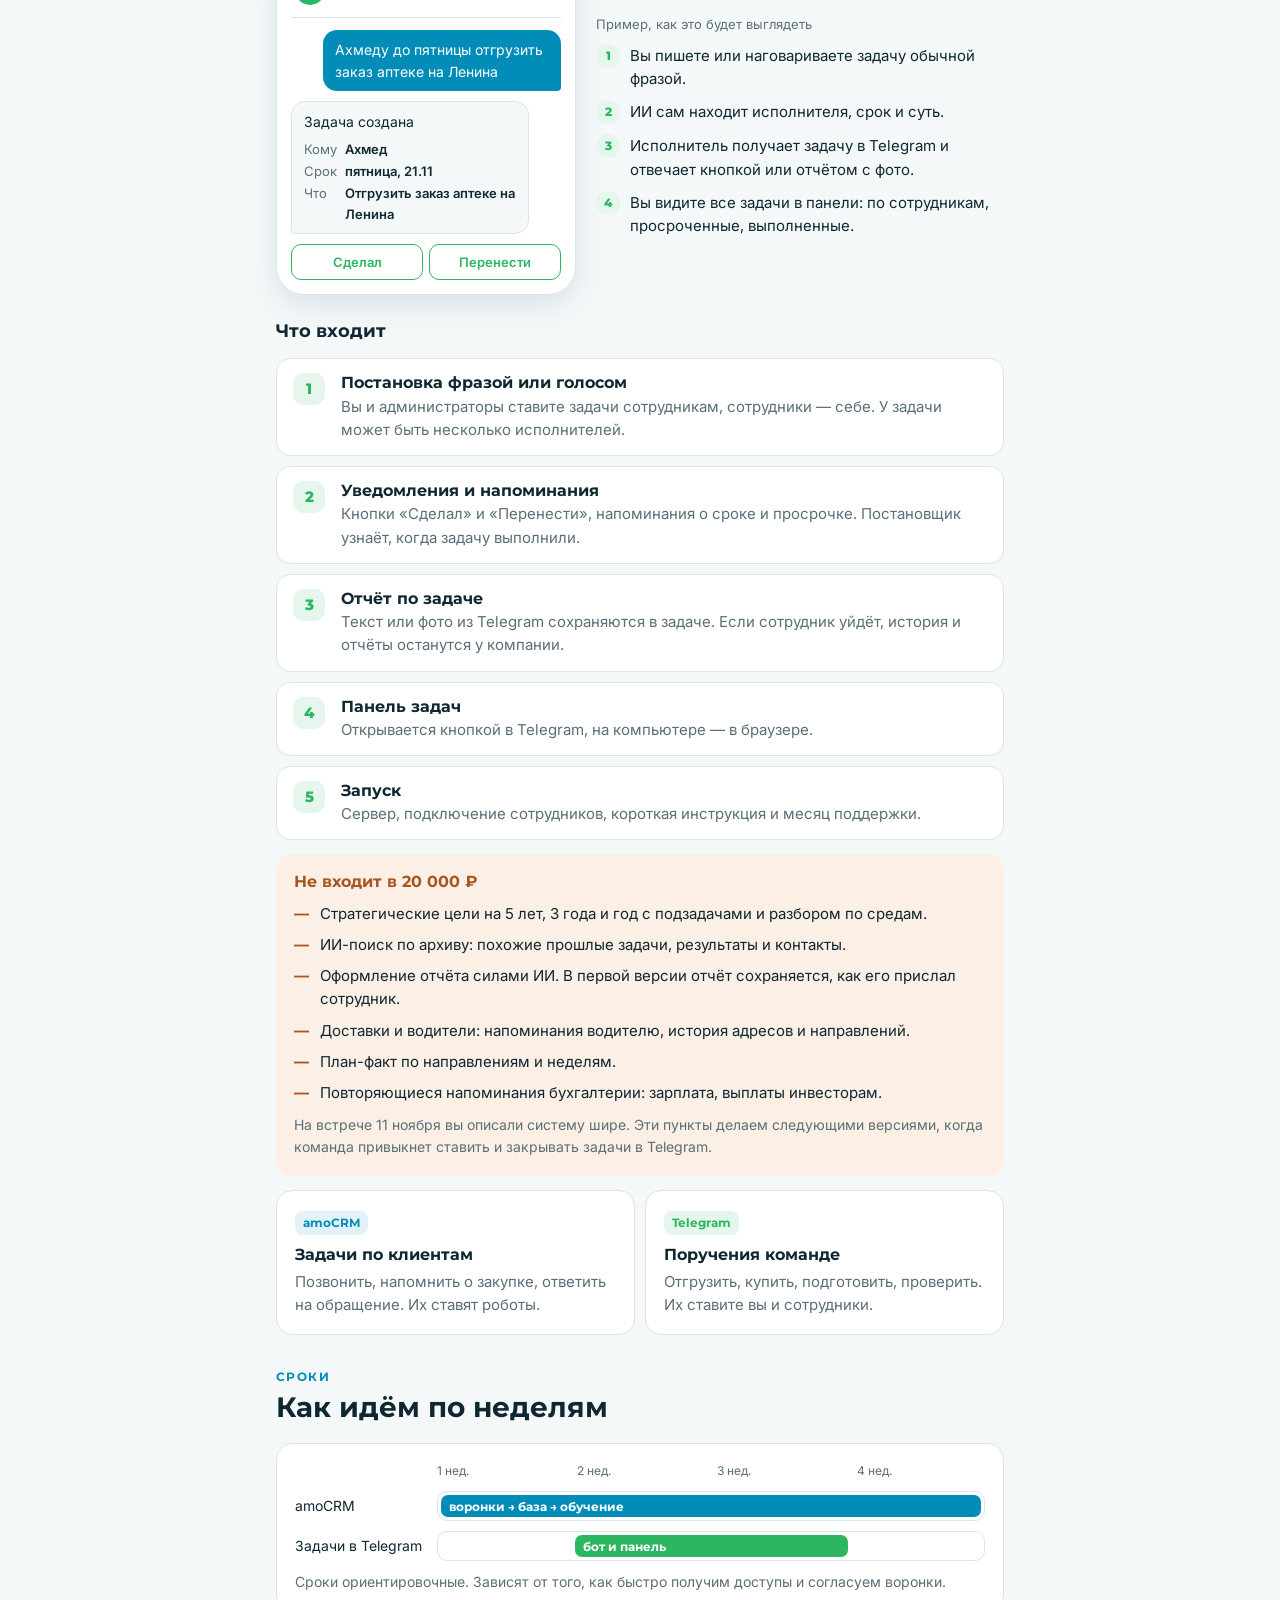
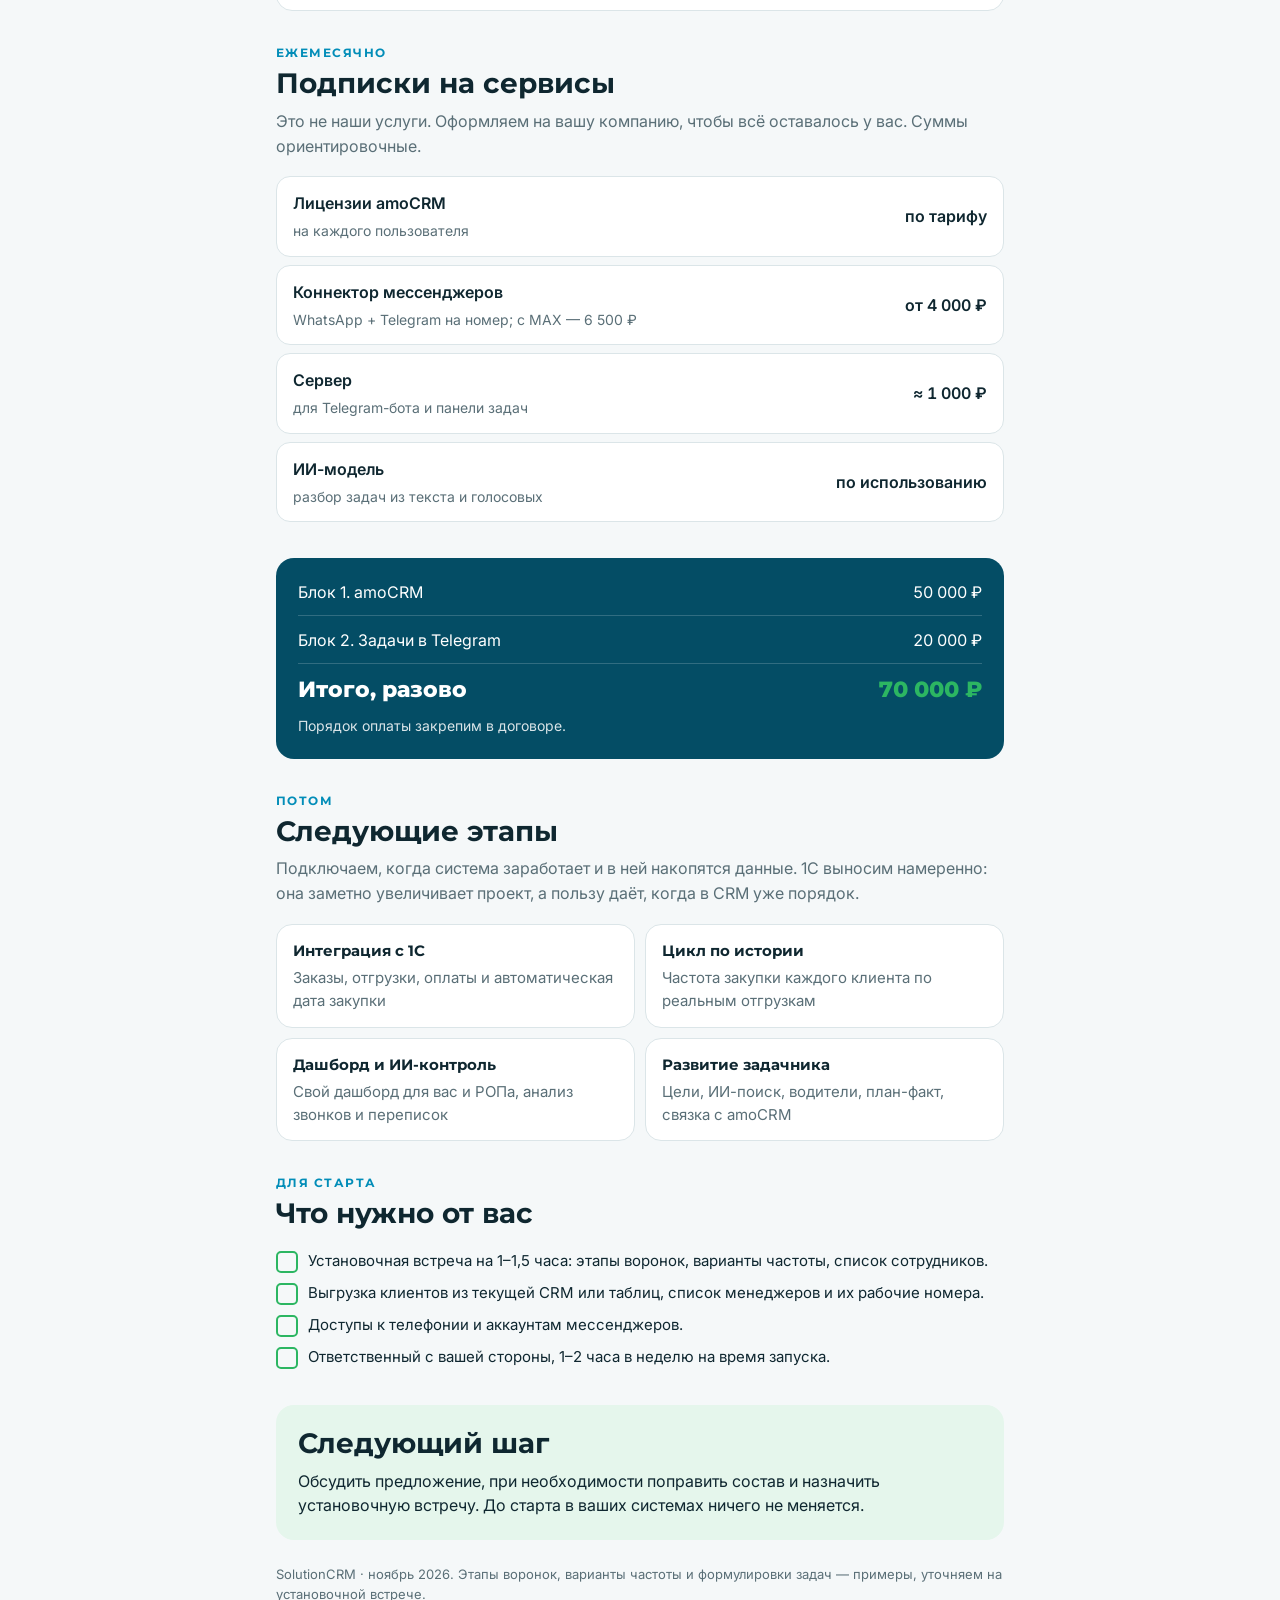
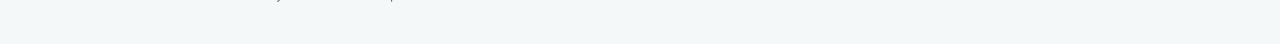
==== commit 59940a38: "КП: название компании" ====
--- a/p/k7m2-bady/index.html
+++ b/p/k7m2-bady/index.html
@@ -194,7 +194,7 @@
     </div>
     <div style="display:grid;gap:10px">
       <h1>Продажи в amoCRM и задачи команды в Telegram</h1>
-      <p class="sub">Коммерческое предложение для Умара · оптовые продажи БАДов · 18 ноября 2026</p>
+      <p class="sub">Коммерческое предложение для компании «Лавка Умара» · оптовые продажи БАДов · 18 ноября 2026</p>
     </div>
     <div class="total"><span class="sum num">70 000 ₽</span><span class="lbl">первый этап, разово · без интеграции с 1С</span></div>
     <div class="pair">
